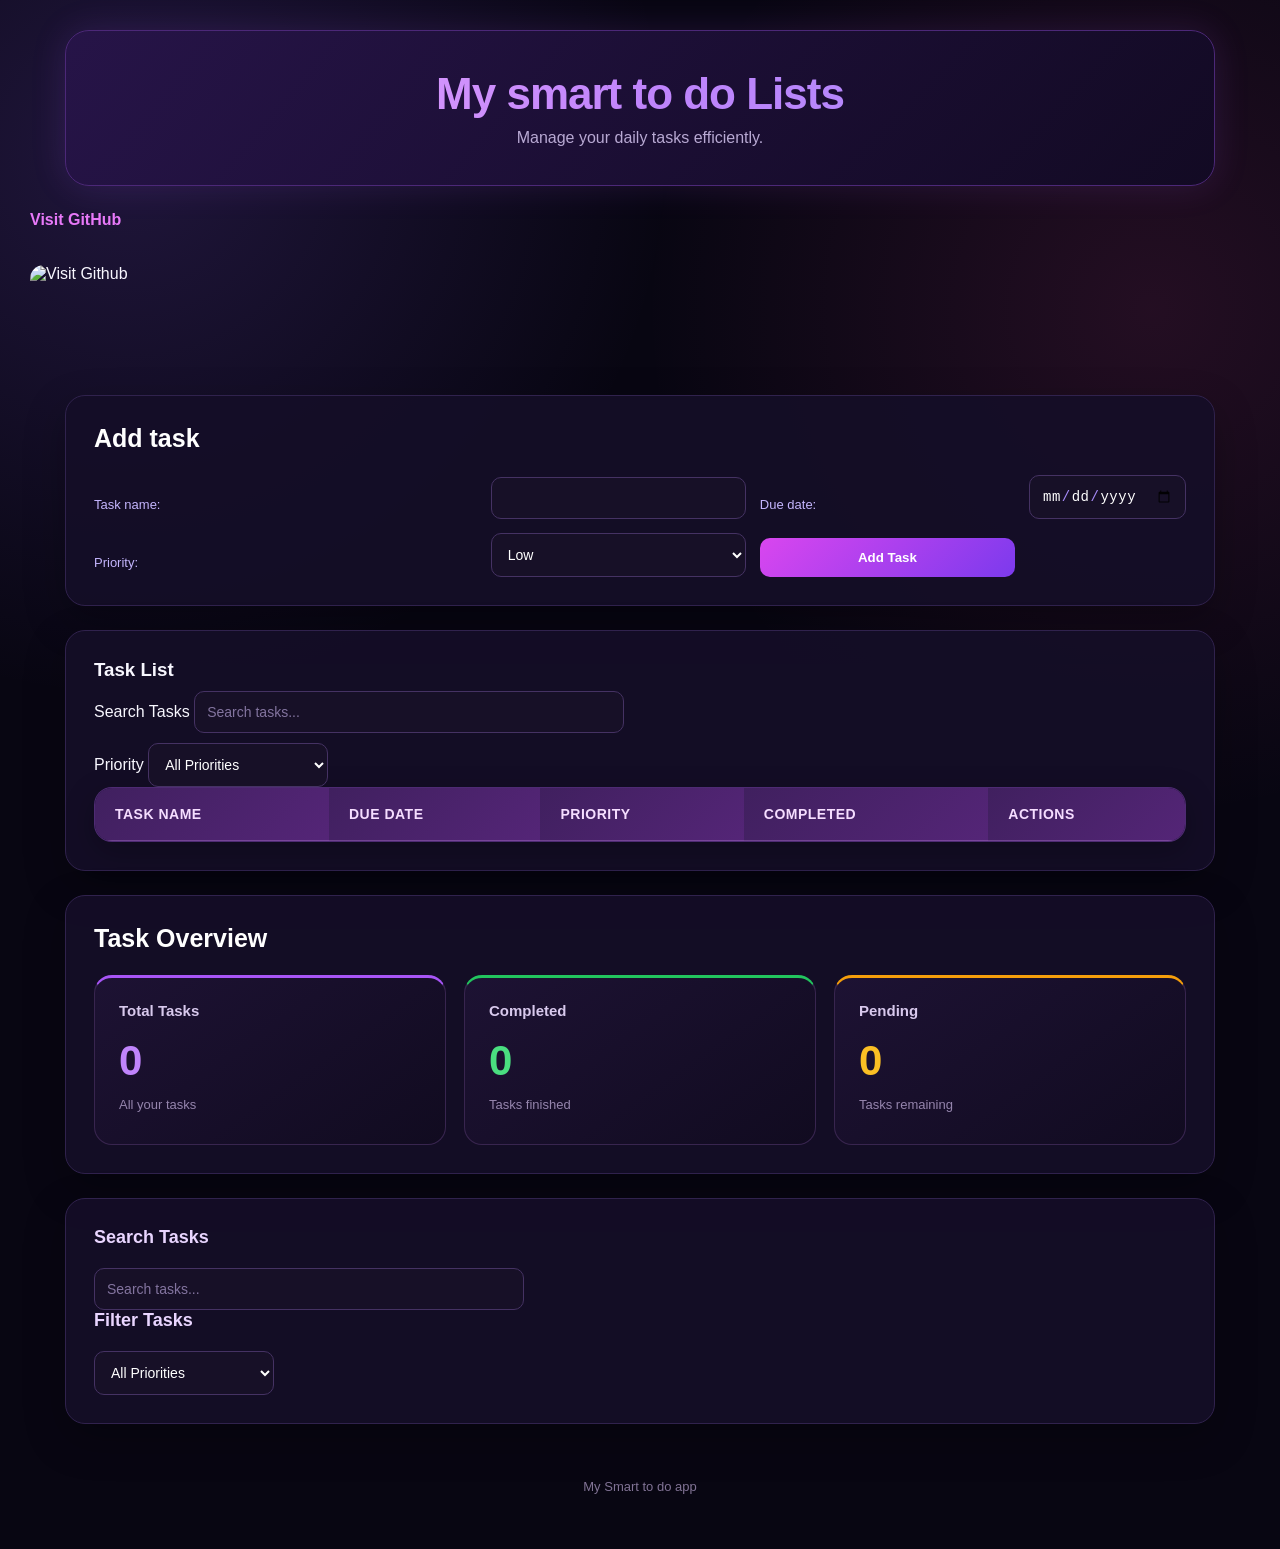
==== C/index.html @ 3107b258 "Adding the search function in the task table" ====
<!DOCTYPE html>
<html>
    <head>
        <meta charset="UTF-8">
        <meta name="viewport" content="width=device-width, initial-scale=1.0">
        <title>My smart to do Lists</title>
        <link rel="stylesheet" href="style.css">
    </head>
    <body>
       <header>
        <h1>My smart to do Lists</h1>
        <p>Manage your daily tasks efficiently.</p>
       </header>
      <a href="https://github.com/" target="_blank" rel="noopener noreferrer">
    Visit GitHub
</a>
       <br><br>
       <img src="https://imgs.search.brave.com/9ojFCkHLguWXMzN_kQdXwoOxz_fyM_mcTpJEkPLLWvE/rs:fit:500:0:1:0/g:ce/aHR0cHM6Ly9tZWRp/YS5nZXR0eWltYWdl/cy5jb20vaWQvMjAz/MjcwOTgzOS9waG90/by9sb25kb24tZW5n/bGFuZC1hLXBob3Rv/LWlsbHVzdHJhdGlv/bi1zaG93cy1hLWxh/cHRvcC1zY3JlZW4t/ZGlzcGxheXMtd2Vs/Y29tZS1zY3JlZW5z/LWFuZC5qcGc_cz02/MTJ4NjEyJnc9MCZr/PTIwJmM9T2dxaHdw/UTJZWlZ1T0Y0WmxU/TEpQQnVRUHFTWVVm/eHN3aWdNOWZ1UWgt/bz0" 
       alt="Visit Github" 
       width="100" height="100">
       <main>
        <section>
            <h2>Add task</h2>
            <form id="taskForm">
                <label for="taskName">Task name:</label>
                <input type="text" id="taskName" name="taskName" required>
                <label for="dueDate">Due date:</label>
                <input type="date" id="dueDate" name="dueDate" required>
                <label for="priority">Priority:</label>
                <select id="priority" name="priority" required>
                    <option value="low">Low</option>
                    <option value="medium">Medium</option>
                    <option value="high">High</option>
                </select>
                <button type="submit">Add Task</button>
            </form>
        </section>
       <section class="task-list-section">

    <h3>Task List</h3>

    <!-- Search and Filter Toolbar -->
    <div class="task-toolbar">

        <div class="search-box">
            <label for="searchTask">Search Tasks</label>

            <input
                type="text"
                id="searchTask"
                placeholder="Search tasks..."
            >
        </div>

        <div class="filter-box">
            <label for="filterPriority">Priority</label>

            <select id="filterPriority">
                <option value="all">All Priorities</option>
                <option value="low">Low</option>
                <option value="medium">Medium</option>
                <option value="high">High</option>
            </select>
        </div>

    </div>

    <!-- Task Table -->
    <table>

        <thead>
            <tr>
                <th>Task Name</th>
                <th>Due Date</th>
                <th>Priority</th>
                <th>Completed</th>
                <th>Actions</th>
            </tr>
        </thead>

        <tbody id="taskList">
        </tbody>

    </table>

</section>
        <section class="task-counter">
    <h2>Task Overview</h2>

    <div class="counter-grid">

        <div class="counter-card total-card">
            <h3>Total Tasks</h3>
            <p id="totalTasks">0</p>
            <span>All your tasks</span>
        </div>

        <div class="counter-card completed-card">
            <h3>Completed</h3>
            <p id="completedTasks">0</p>
            <span>Tasks finished</span>
        </div>

        <div class="counter-card pending-card">
            <h3>Pending</h3>
            <p id="pendingTasks">0</p>
            <span>Tasks remaining</span>
        </div>

    </div>
</section>
      
        <section>
            <h5>Search Tasks</h5>
            <input type="text" 
            id="searchTask" 
            placeholder="Search tasks...">
            <h5>Filter Tasks</h5>
            <select id="filterPriority">
                <option value="all">All Priorities</option>
                <option value="low">Low</option>
                <option value="medium">Medium</option>
                <option value="high">High</option>
            </select>
        </section>
       </main>
        <footer>
            <p>My Smart to do app</p>
        </footer> 
        <script src="script.js"></script>
    </body>
</html>
---- C/style.css ----
/* =====================================
   SMART TODO APP - MODERN UI
===================================== */

/* ---------- RESET ---------- */

* {
    margin: 0;
    padding: 0;
    box-sizing: border-box;
}

body {
    font-family: "Segoe UI", Arial, sans-serif;
    color: #f8f7ff;
    min-height: 100vh;
    padding: 30px;
    background:
        radial-gradient(circle at 10% 10%, rgba(139, 92, 246, 0.18), transparent 30%),
        radial-gradient(circle at 90% 20%, rgba(236, 72, 153, 0.12), transparent 30%),
        #080612;
}

/* ---------- MAIN LAYOUT ---------- */

main {
    max-width: 1150px;
    margin: 30px auto;
}

section {
    background: rgba(20, 14, 39, 0.9);
    border: 1px solid #30224d;
    border-radius: 20px;
    padding: 28px;
    margin-bottom: 24px;
    box-shadow: 0 15px 40px rgba(0, 0, 0, 0.25);
}

h1,
h2,
h3,
h4,
h5,
p,
span,
label {
    font-family: "Segoe UI", Arial, sans-serif;
}

h2 {
    font-size: 25px;
    margin-bottom: 22px;
    color: #ffffff;
}

h5 {
    font-size: 18px;
    margin-bottom: 10px;
    color: #e9d5ff;
}

/* ---------- HEADER ---------- */

header {
    max-width: 1150px;
    margin: 0 auto 25px;
    padding: 38px 30px;
    text-align: center;
    border: 1px solid #4c2878;
    border-radius: 24px;
    background:
        linear-gradient(135deg, rgba(39, 20, 73, 0.95), rgba(18, 10, 36, 0.95));
    box-shadow: 0 0 35px rgba(168, 85, 247, 0.15);
}

header h1 {
    font-size: clamp(28px, 4vw, 44px);
    font-weight: 750;
    letter-spacing: -1px;
    background: linear-gradient(90deg, #f0abfc, #c084fc, #a78bfa);
    -webkit-background-clip: text;
    background-clip: text;
    color: transparent;
    margin-bottom: 10px;
}

header p {
    color: #b8a9d3;
    font-size: 16px;
}

/* ---------- GITHUB LINK ---------- */

a {
    color: #e879f9;
    text-decoration: none;
    font-weight: 600;
}

a:hover {
    color: #f5d0fe;
}

/* ---------- IMAGE ---------- */

img {
    display: block;
    margin: 18px 0 28px;
    border-radius: 14px;
    max-width: 100%;
}

/* ---------- TASK FORM ---------- */

#taskForm {
    display: grid;
    grid-template-columns: 1.5fr 1fr 1fr auto;
    gap: 14px;
    align-items: end;
}

#taskForm label {
    display: block;
    color: #c4b5fd;
    font-size: 13px;
    margin-bottom: 7px;
}

#taskForm input,
#taskForm select {
    width: 100%;
}

/* ---------- INPUTS ---------- */

input,
select {
    background: #171027;
    color: #f8f7ff;
    border: 1px solid #453263;
    border-radius: 10px;
    padding: 12px;
    font-size: 14px;
    outline: none;
    transition: 0.25s ease;
}

input::placeholder {
    color: #83749f;
}

input:focus,
select:focus {
    border-color: #d946ef;
    box-shadow: 0 0 0 3px rgba(217, 70, 239, 0.12);
}

/* ---------- BUTTONS ---------- */

button {
    border: none;
    border-radius: 10px;
    padding: 12px 18px;
    color: white;
    background: linear-gradient(135deg, #d946ef, #7c3aed);
    font-weight: 650;
    cursor: pointer;
    transition: 0.25s ease;
}

button:hover {
    transform: translateY(-2px);
    box-shadow: 0 8px 22px rgba(217, 70, 239, 0.3);
}

/* ---------- TABLE ---------- */

table {
    width: 100%;
    border-collapse: separate;
    border-spacing: 0;
    overflow: hidden;
    border: 1px solid #392753;
    border-radius: 15px;
    background: #110b20;
}

th {
    padding: 16px;
    text-align: left;
    font-size: 12px;
    text-transform: uppercase;
    letter-spacing: 0.7px;
    color: #f5d0fe;
    background: linear-gradient(135deg, #342052, #482267);
}

td {
    padding: 15px;
    font-size: 14px;
    color: #ddd6fe;
    background: #150e25;
    border-bottom: 1px solid #2c2040;
}

tr:last-child td {
    border-bottom: none;
}

tr:hover td {
    background: #211333;
}

/* ---------- CHECKBOX ---------- */

input[type="checkbox"] {
    width: 18px;
    height: 18px;
    accent-color: #d946ef;
    cursor: pointer;
}

/* ---------- DELETE BUTTON ---------- */

td button {
    padding: 8px 13px;
    font-size: 12px;
    background: linear-gradient(135deg, #e11d48, #9f1239);
}

td button:hover {
    background: linear-gradient(135deg, #fb7185, #e11d48);
}

/* ---------- TASK OVERVIEW ---------- */

.task-counter h2 {
    text-align: left;
    margin-bottom: 22px;
}

.counter-grid {
    display: grid;
    grid-template-columns: repeat(3, minmax(0, 1fr));
    gap: 18px;
}

.counter-card {
    min-height: 170px;
    padding: 24px;
    border-radius: 18px;
    background: linear-gradient(145deg, #1d1233, #110b20);
    border: 1px solid #38254f;
    transition: 0.3s ease;
}

.counter-card:hover {
    transform: translateY(-5px);
    border-color: #8b5cf6;
    box-shadow: 0 12px 30px rgba(139, 92, 246, 0.15);
}

.counter-card h3 {
    font-size: 15px;
    color: #d8c9ed;
    margin-bottom: 18px;
}

.counter-card p {
    font-size: 42px;
    font-weight: 750;
    margin-bottom: 10px;
}

.counter-card span {
    font-size: 13px;
    color: #9585ad;
}

.total-card {
    border-top: 3px solid #a855f7;
}

.total-card p {
    color: #c084fc;
}

.completed-card {
    border-top: 3px solid #22c55e;
}

.completed-card p {
    color: #4ade80;
}

.pending-card {
    border-top: 3px solid #f59e0b;
}

.pending-card p {
    color: #fbbf24;
}

/* ---------- SEARCH AND FILTER ---------- */

#searchTask {
    width: 100%;
    max-width: 430px;
    margin-top: 10px;
}

#filterPriority {
    min-width: 180px;
    margin-top: 10px;
}

/* ---------- FOOTER ---------- */

footer {
    max-width: 1150px;
    margin: 25px auto 0;
    padding: 25px;
    text-align: center;
    color: #817395;
    font-size: 13px;
}

/* ---------- RESPONSIVE DESIGN ---------- */

@media (max-width: 850px) {

    body {
        padding: 15px;
    }

    #taskForm {
        grid-template-columns: 1fr 1fr;
    }

    .counter-grid {
        grid-template-columns: 1fr;
    }
}

@media (max-width: 550px) {

    header {
        padding: 28px 18px;
    }

    section {
        padding: 18px;
    }

    #taskForm {
        grid-template-columns: 1fr;
    }

    table {
        display: block;
        overflow-x: auto;
    }

    .counter-card p {
        font-size: 36px;
    }
}

/* =================================
   PREMIUM TASK TABLE
================================= */

.task-counter + section {
    overflow-x: auto;
}

/* Table design */
table {
    width: 100%;
    border-collapse: separate;
    border-spacing: 0;
    overflow: hidden;
    border-radius: 18px;
    background: rgba(20, 14, 42, 0.85);
    border: 1px solid rgba(190, 100, 255, 0.35);
    box-shadow: 0 10px 30px rgba(0, 0, 0, 0.25);
}

/* Table heading */
thead th {
    padding: 18px 20px;
    background: linear-gradient(135deg, #40205f, #542577);
    color: #f5ddff;
    font-size: 14px;
    font-weight: 700;
    letter-spacing: 0.5px;
    text-align: left;
    border-bottom: 1px solid rgba(220, 150, 255, 0.3);
}

/* Table cells */
tbody td {
    padding: 18px 20px;
    color: #e8ddf5;
    font-size: 15px;
    border-bottom: 1px solid rgba(180, 130, 220, 0.15);
    transition: background 0.3s ease;
}

/* Row hover effect */
tbody tr {
    transition: transform 0.25s ease, background 0.25s ease;
}

tbody tr:hover {
    background: rgba(170, 70, 255, 0.12);
}

/* Remove border from final row */
tbody tr:last-child td {
    border-bottom: none;
}

/* Delete button */
tbody button {
    padding: 10px 18px;
    border: none;
    border-radius: 10px;
    background: linear-gradient(135deg, #ec4899, #9333ea);
    color: white;
    font-size: 13px;
    font-weight: 600;
    cursor: pointer;
    transition: transform 0.2s ease, box-shadow 0.2s ease;
}

/* Delete button hover */
tbody button:hover {
    transform: translateY(-2px);
    box-shadow: 0 5px 18px rgba(236, 72, 153, 0.4);
}

/* Checkbox */
tbody input[type="checkbox"] {
    width: 18px;
    height: 18px;
    accent-color: #c13cff;
    cursor: pointer;
}


/* =================================
   PRIORITY BADGES
================================= */

.priority-badge {
    display: inline-block;
    padding: 6px 12px;
    border-radius: 999px;
    font-size: 12px;
    font-weight: 700;
    text-transform: capitalize;
    letter-spacing: 0.3px;
    border: 1px solid transparent;
}

/* Low Priority - Neon Blue */

.priority-low {
    color: #7dd3fc;
    background: rgba(14, 165, 233, 0.18);
    border-color: #0ea5e9;
    box-shadow: 0 0 10px rgba(14, 165, 233, 0.2);
}

/* Medium Priority - Golden Orange */

.priority-medium {
    color: #fcd34d;
    background: rgba(245, 158, 11, 0.18);
    border-color: #f59e0b;
    box-shadow: 0 0 10px rgba(245, 158, 11, 0.2);
}

/* High Priority - Neon Pink */

.priority-high {
    color: #ff80ab;
    background: rgba(236, 72, 153, 0.18);
    border-color: #ec4899;
    box-shadow: 0 0 10px rgba(236, 72, 153, 0.25);
}

/* =========================================
   DATE INPUT DESIGN
========================================= */

input[type="date"] {
    color-scheme: dark;
    min-height: 20px;
}

/* Date text styling */
input[type="date"] {
    letter-spacing: 0.5px;
}

/* Prevent the date input from looking too small */
input[type="date"]::-webkit-datetime-edit {
    color: #ffffff;
}

input[type="date"]::-webkit-datetime-edit-text {
    color: #a78bfa;
}

input[type="date"]::-webkit-datetime-edit-month-field,
input[type="date"]::-webkit-datetime-edit-day-field,
input[type="date"]::-webkit-datetime-edit-year-field {
    color: #ffffff;
}

/* =========================================
   FIX INPUT BACKGROUND AND AUTOFILL
========================================= */

input[type="text"],
input[type="date"],
select {
    background-color: #171027 !important;
    color: #ffffff !important;
}

/* Prevent browser autofill from changing the background */
input:-webkit-autofill,
input:-webkit-autofill:hover,
input:-webkit-autofill:focus {
    -webkit-text-fill-color: #ffffff !important;
    -webkit-box-shadow: 0 0 0 1000px #171027 inset !important;
    box-shadow: 0 0 0 1000px #171027 inset !important;
    transition: background-color 9999s ease-in-out 0s;
}

/* =========================================
   CLEAN DATE INPUT
========================================= */

/* Hide the browser's placeholder format */
input[type="date"]:not(:focus):not(:valid) {
    color: transparent !important;
}

/* Keep the calendar icon visible */
input[type="date"]::-webkit-calendar-picker-indicator {
    filter: invert(1);
    opacity: 0.9;
    cursor: pointer;
}

/* Show the selected date */
input[type="date"]:focus,
input[type="date"]:valid {
    color: #ffffff !important;
}

/* Keep the calendar icon visible when focused */
input[type="date"]:focus::-webkit-calendar-picker-indicator {
    filter: invert(1);
}
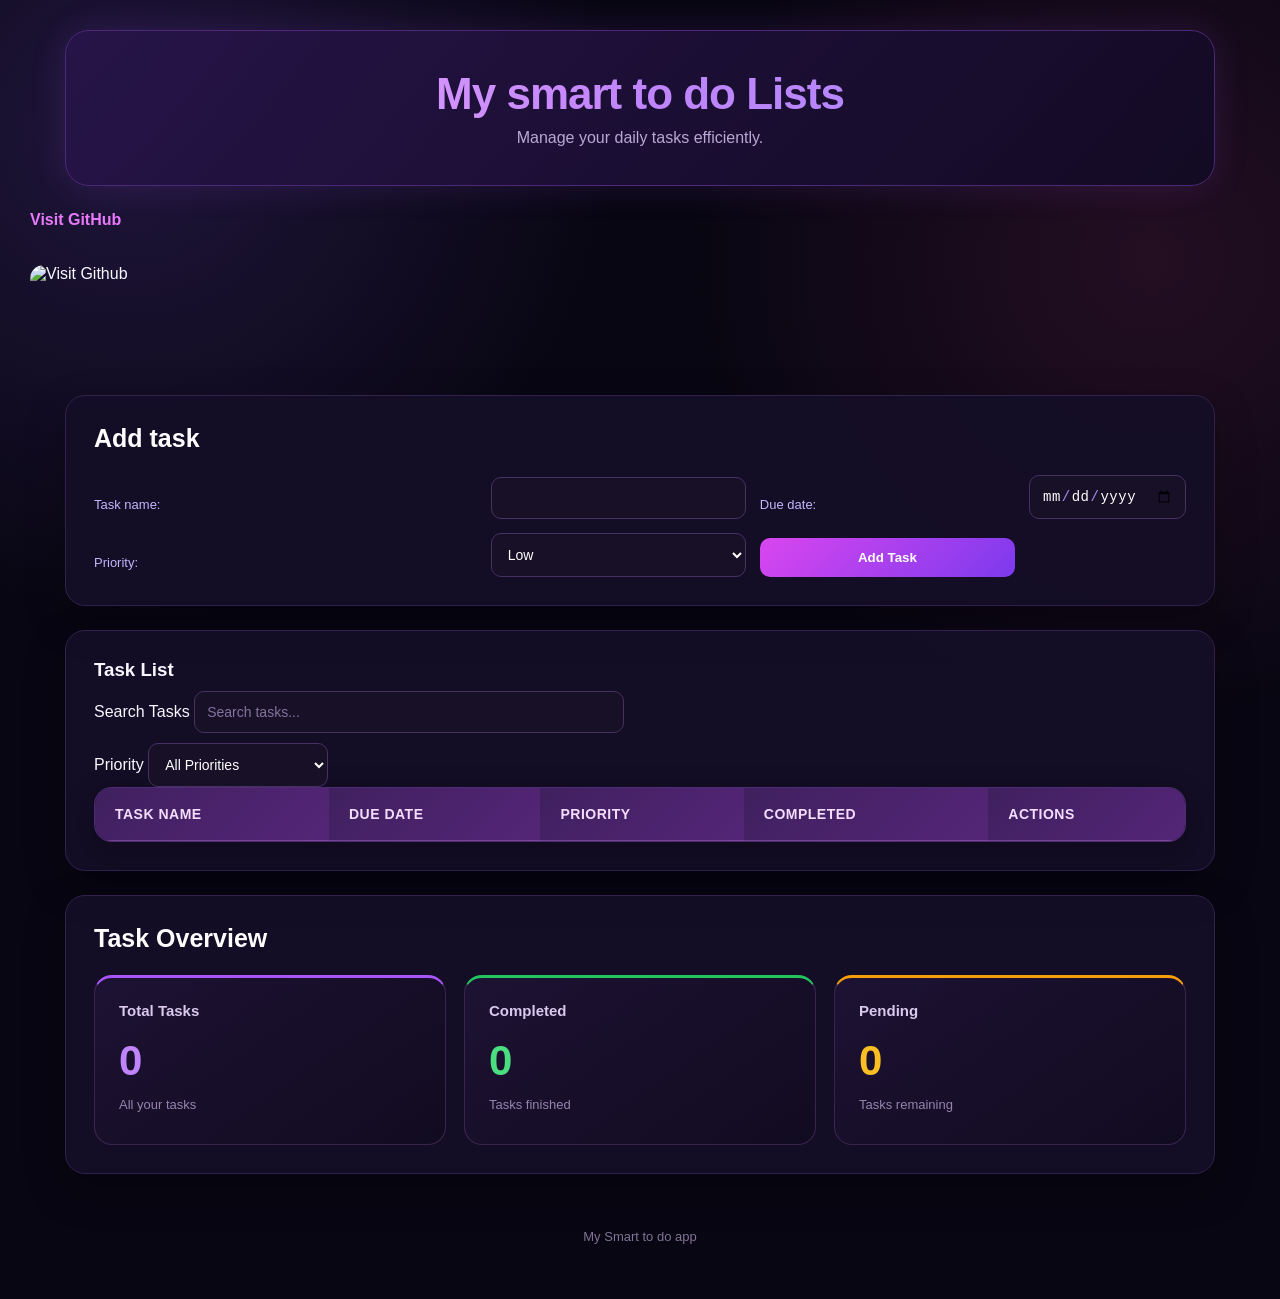
==== commit be2b21da: "Introduce minimal premium theme" ====
--- a/C/index.html
+++ b/C/index.html
@@ -109,20 +109,6 @@
 
     </div>
 </section>
-      
-        <section>
-            <h5>Search Tasks</h5>
-            <input type="text" 
-            id="searchTask" 
-            placeholder="Search tasks...">
-            <h5>Filter Tasks</h5>
-            <select id="filterPriority">
-                <option value="all">All Priorities</option>
-                <option value="low">Low</option>
-                <option value="medium">Medium</option>
-                <option value="high">High</option>
-            </select>
-        </section>
        </main>
         <footer>
             <p>My Smart to do app</p>
--- a/C/style.css
+++ b/C/style.css
@@ -568,4 +568,65 @@
 /* Keep the calendar icon visible when focused */
 input[type="date"]:focus::-webkit-calendar-picker-indicator {
     filter: invert(1);
+}
+
+/* =========================================
+   COMPLETED TASK EFFECT
+========================================= */
+
+.task-completed {
+    background: rgba(34, 197, 94, 0.08);
+    opacity: 0.7;
+    transition: all 0.3s ease;
+}
+
+/* Strike through the task name */
+.task-completed td:first-child {
+    text-decoration: line-through;
+    color: #86efac;
+}
+
+/* Green completed glow */
+.task-completed {
+    box-shadow: inset 0 0 15px rgba(34, 197, 94, 0.08);
+}
+
+/* Completed checkbox */
+.task-completed input[type="checkbox"] {
+    accent-color: #22c55e;
+}
+/* =================================
+   COMPLETED TASK STYLE
+================================= */
+
+.completed-task td {
+    opacity: 0.55;
+    text-decoration: line-through;
+    transition: all 0.3s ease;
+}
+
+.completed-task .priority-badge,
+.completed-task button {
+    text-decoration: none;
+}
+/* =================================
+   COMPLETED TASK STYLING
+================================= */
+
+.completed-task {
+    opacity: 0.55;
+    transition: all 0.3s ease;
+}
+
+/* Strike through completed task name */
+
+.completed-task td:first-child {
+    text-decoration: line-through;
+    color: #a78bfa;
+}
+
+/* Make completed checkbox look purple */
+
+.completed-task input[type="checkbox"] {
+    accent-color: #c084fc;
 }
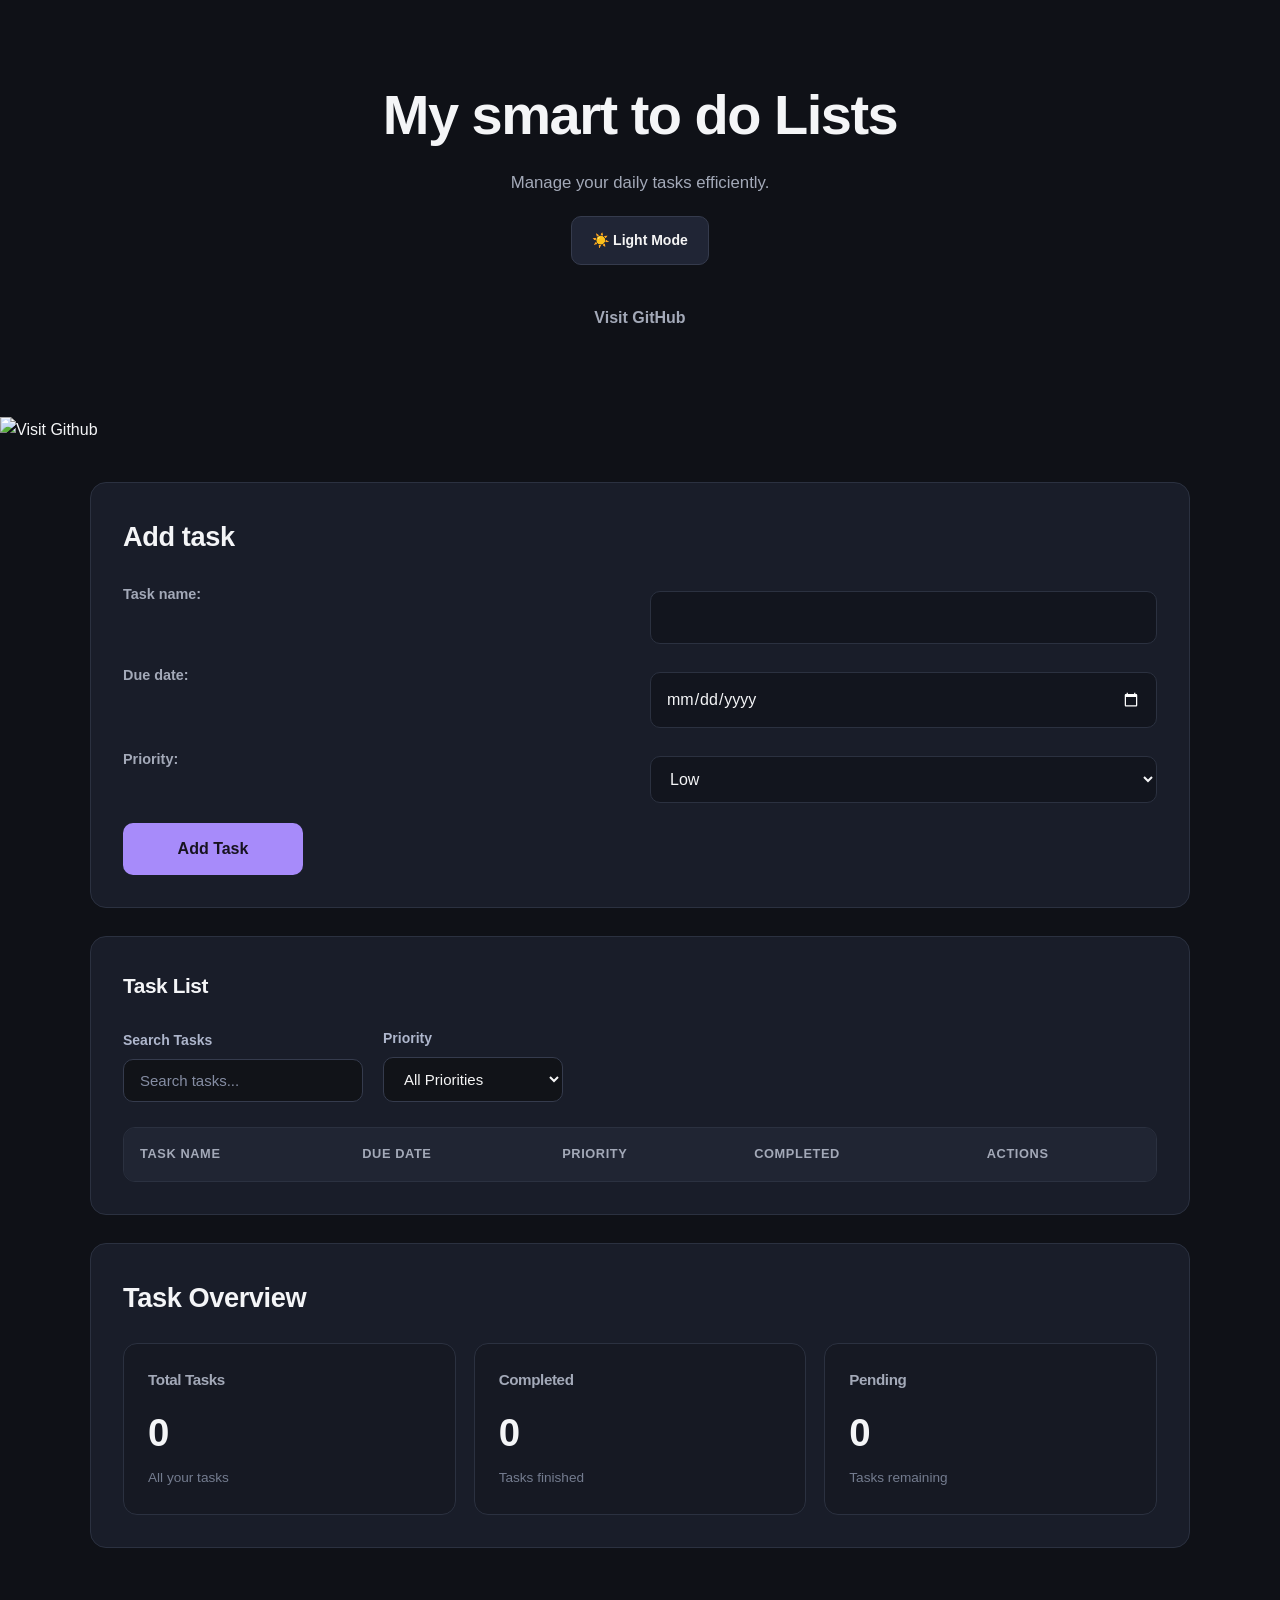
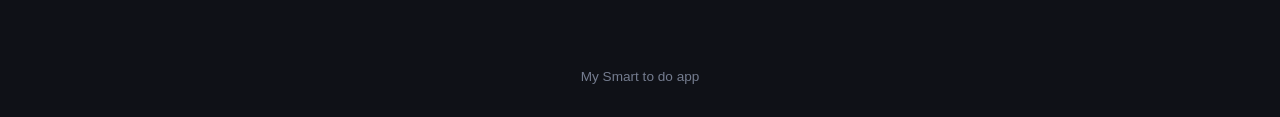
==== commit 53ea36f2: "Improve interactive task list design" ====
--- a/C/index.html
+++ b/C/index.html
@@ -8,9 +8,14 @@
     </head>
     <body>
        <header>
-        <h1>My smart to do Lists</h1>
-        <p>Manage your daily tasks efficiently.</p>
-       </header>
+    <h1>My smart to do Lists</h1>
+
+    <p>Manage your daily tasks efficiently.</p>
+
+    <button id="themeToggle" type="button">
+        ☀️ Light Mode
+    </button>
+</header>
       <a href="https://github.com/" target="_blank" rel="noopener noreferrer">
     Visit GitHub
 </a>
--- a/C/style.css
+++ b/C/style.css
@@ -1,9 +1,10 @@
 
-/* =====================================
-   SMART TODO APP - MODERN UI
-===================================== */
-
-/* ---------- RESET ---------- */
+/* =================================
+   MINIMAL PREMIUM THEME
+   SMART TODO APP
+================================= */
+
+/* ---------- GLOBAL RESET ---------- */
 
 * {
     margin: 0;
@@ -11,150 +12,159 @@
     box-sizing: border-box;
 }
 
+:root {
+    --bg-primary: #0f1117;
+    --bg-secondary: #161923;
+    --bg-card: #191d29;
+    --bg-input: #12151e;
+
+    --border-color: #2b3140;
+    --border-hover: #464f63;
+
+    --text-primary: #f4f5f7;
+    --text-secondary: #a3a9b8;
+    --text-muted: #747c8f;
+
+    --accent: #a78bfa;
+    --accent-hover: #b9a2ff;
+
+    --success: #4ade80;
+    --danger: #fb7185;
+
+    --radius: 16px;
+    --transition: 0.25s ease;
+}
+
 body {
     font-family: "Segoe UI", Arial, sans-serif;
-    color: #f8f7ff;
+    background: var(--bg-primary);
+    color: var(--text-primary);
+    line-height: 1.6;
     min-height: 100vh;
-    padding: 30px;
-    background:
-        radial-gradient(circle at 10% 10%, rgba(139, 92, 246, 0.18), transparent 30%),
-        radial-gradient(circle at 90% 20%, rgba(236, 72, 153, 0.12), transparent 30%),
-        #080612;
 }
 
 /* ---------- MAIN LAYOUT ---------- */
 
 main {
-    max-width: 1150px;
-    margin: 30px auto;
+    width: min(1100px, 92%);
+    margin: 0 auto;
+    padding: 40px 0 60px;
 }
 
 section {
-    background: rgba(20, 14, 39, 0.9);
-    border: 1px solid #30224d;
-    border-radius: 20px;
-    padding: 28px;
+    background: var(--bg-card);
+    border: 1px solid var(--border-color);
+    border-radius: var(--radius);
+    padding: 32px;
+    margin-bottom: 28px;
+    transition: border-color var(--transition);
+}
+
+section:hover {
+    border-color: var(--border-hover);
+}
+
+/* ---------- HEADER ---------- */
+
+header {
+    text-align: center;
+    padding: 70px 20px 40px;
+}
+
+header h1 {
+    font-size: clamp(2rem, 5vw, 3.5rem);
+    font-weight: 700;
+    letter-spacing: -1.5px;
+    margin-bottom: 10px;
+}
+
+header p {
+    color: var(--text-secondary);
+    font-size: 1.05rem;
+}
+
+/* ---------- HEADINGS ---------- */
+
+h2,
+h3 {
     margin-bottom: 24px;
-    box-shadow: 0 15px 40px rgba(0, 0, 0, 0.25);
-}
-
-h1,
-h2,
-h3,
-h4,
-h5,
-p,
-span,
-label {
-    font-family: "Segoe UI", Arial, sans-serif;
+    font-weight: 650;
+    letter-spacing: -0.4px;
 }
 
 h2 {
-    font-size: 25px;
-    margin-bottom: 22px;
-    color: #ffffff;
-}
-
-h5 {
-    font-size: 18px;
-    margin-bottom: 10px;
-    color: #e9d5ff;
-}
-
-/* ---------- HEADER ---------- */
-
-header {
-    max-width: 1150px;
-    margin: 0 auto 25px;
-    padding: 38px 30px;
-    text-align: center;
-    border: 1px solid #4c2878;
-    border-radius: 24px;
-    background:
-        linear-gradient(135deg, rgba(39, 20, 73, 0.95), rgba(18, 10, 36, 0.95));
-    box-shadow: 0 0 35px rgba(168, 85, 247, 0.15);
-}
-
-header h1 {
-    font-size: clamp(28px, 4vw, 44px);
-    font-weight: 750;
-    letter-spacing: -1px;
-    background: linear-gradient(90deg, #f0abfc, #c084fc, #a78bfa);
-    -webkit-background-clip: text;
-    background-clip: text;
-    color: transparent;
-    margin-bottom: 10px;
-}
-
-header p {
-    color: #b8a9d3;
-    font-size: 16px;
+    font-size: 1.7rem;
+}
+
+h3 {
+    font-size: 1.3rem;
 }
 
 /* ---------- GITHUB LINK ---------- */
 
-a {
-    color: #e879f9;
+body > a {
+    display: block;
+    width: fit-content;
+    margin: 0 auto 35px;
+
+    color: var(--text-secondary);
     text-decoration: none;
     font-weight: 600;
-}
-
-a:hover {
-    color: #f5d0fe;
-}
-
-/* ---------- IMAGE ---------- */
-
-img {
-    display: block;
-    margin: 18px 0 28px;
-    border-radius: 14px;
-    max-width: 100%;
-}
-
-/* ---------- TASK FORM ---------- */
-
-#taskForm {
+
+    transition:
+        color var(--transition),
+        transform var(--transition);
+}
+
+body > a:hover {
+    color: var(--accent);
+    transform: translateY(-2px);
+}
+
+/* ---------- FORM ---------- */
+
+form {
     display: grid;
-    grid-template-columns: 1.5fr 1fr 1fr auto;
-    gap: 14px;
-    align-items: end;
-}
-
-#taskForm label {
-    display: block;
-    color: #c4b5fd;
-    font-size: 13px;
-    margin-bottom: 7px;
-}
-
-#taskForm input,
-#taskForm select {
+    grid-template-columns: 1fr 1fr;
+    gap: 20px;
+}
+
+form label {
+    color: var(--text-secondary);
+    font-size: 0.9rem;
+    font-weight: 600;
+}
+
+form input,
+form select {
     width: 100%;
-}
-
-/* ---------- INPUTS ---------- */
-
-input,
-select {
-    background: #171027;
-    color: #f8f7ff;
-    border: 1px solid #453263;
+    margin-top: 8px;
+    padding: 13px 15px;
+
+    background: var(--bg-input);
+    color: var(--text-primary);
+
+    border: 1px solid var(--border-color);
     border-radius: 10px;
-    padding: 12px;
-    font-size: 14px;
+
+    font: inherit;
     outline: none;
-    transition: 0.25s ease;
-}
-
-input::placeholder {
-    color: #83749f;
-}
-
-input:focus,
-select:focus {
-    border-color: #d946ef;
-    box-shadow: 0 0 0 3px rgba(217, 70, 239, 0.12);
+
+    transition:
+        border-color var(--transition),
+        box-shadow var(--transition);
+}
+
+form input:focus,
+form select:focus {
+    border-color: var(--accent);
+    box-shadow: 0 0 0 3px rgba(167, 139, 250, 0.12);
+}
+
+/* Keep date controls dark */
+
+input[type="date"] {
+    color-scheme: dark;
 }
 
 /* ---------- BUTTONS ---------- */
@@ -162,17 +172,37 @@
 button {
     border: none;
     border-radius: 10px;
-    padding: 12px 18px;
-    color: white;
-    background: linear-gradient(135deg, #d946ef, #7c3aed);
-    font-weight: 650;
+    padding: 13px 20px;
+
+    background: var(--accent);
+    color: #17131f;
+
+    font: inherit;
+    font-weight: 700;
     cursor: pointer;
-    transition: 0.25s ease;
+
+    transition:
+        background var(--transition),
+        transform var(--transition),
+        box-shadow var(--transition);
 }
 
 button:hover {
+    background: var(--accent-hover);
     transform: translateY(-2px);
-    box-shadow: 0 8px 22px rgba(217, 70, 239, 0.3);
+    box-shadow: 0 8px 20px rgba(167, 139, 250, 0.14);
+}
+
+button:active {
+    transform: translateY(0);
+}
+
+/* Submit button spans both columns */
+
+form button {
+    grid-column: 1 / -1;
+    justify-self: start;
+    min-width: 180px;
 }
 
 /* ---------- TABLE ---------- */
@@ -182,179 +212,183 @@
     border-collapse: separate;
     border-spacing: 0;
     overflow: hidden;
-    border: 1px solid #392753;
-    border-radius: 15px;
-    background: #110b20;
+
+    border: 1px solid var(--border-color);
+    border-radius: 12px;
 }
 
 th {
     padding: 16px;
+    background: #202533;
+    color: var(--text-secondary);
+
+    font-size: 0.8rem;
+    font-weight: 700;
     text-align: left;
-    font-size: 12px;
     text-transform: uppercase;
-    letter-spacing: 0.7px;
-    color: #f5d0fe;
-    background: linear-gradient(135deg, #342052, #482267);
+    letter-spacing: 0.6px;
 }
 
 td {
-    padding: 15px;
-    font-size: 14px;
-    color: #ddd6fe;
-    background: #150e25;
-    border-bottom: 1px solid #2c2040;
-}
-
-tr:last-child td {
-    border-bottom: none;
-}
-
-tr:hover td {
-    background: #211333;
+    padding: 16px;
+    border-top: 1px solid var(--border-color);
+    color: var(--text-primary);
+}
+
+tbody tr {
+    background: var(--bg-card);
+    transition: background var(--transition);
+}
+
+tbody tr:hover {
+    background: #202532;
+}
+
+/* ---------- PRIORITY BADGES ---------- */
+
+.priority-badge {
+    display: inline-block;
+    padding: 5px 11px;
+
+    border: 1px solid transparent;
+    border-radius: 999px;
+
+    font-size: 0.8rem;
+    font-weight: 700;
+    text-transform: capitalize;
+}
+
+.priority-low {
+    color: #93c5fd;
+    background: rgba(59, 130, 246, 0.12);
+    border-color: rgba(96, 165, 250, 0.35);
+}
+
+.priority-medium {
+    color: #fcd34d;
+    background: rgba(245, 158, 11, 0.12);
+    border-color: rgba(245, 158, 11, 0.35);
+}
+
+.priority-high {
+    color: #fda4af;
+    background: rgba(244, 63, 94, 0.12);
+    border-color: rgba(251, 113, 133, 0.35);
+}
+
+/* ---------- DELETE BUTTON ---------- */
+
+td button {
+    padding: 8px 14px;
+    background: transparent;
+    color: var(--danger);
+    border: 1px solid rgba(251, 113, 133, 0.35);
+    font-size: 0.85rem;
+}
+
+td button:hover {
+    background: rgba(251, 113, 133, 0.12);
+    color: #fda4af;
+    box-shadow: none;
 }
 
 /* ---------- CHECKBOX ---------- */
 
 input[type="checkbox"] {
-    width: 18px;
-    height: 18px;
-    accent-color: #d946ef;
+    width: 17px;
+    height: 17px;
+    accent-color: var(--accent);
     cursor: pointer;
 }
 
-/* ---------- DELETE BUTTON ---------- */
-
-td button {
-    padding: 8px 13px;
-    font-size: 12px;
-    background: linear-gradient(135deg, #e11d48, #9f1239);
-}
-
-td button:hover {
-    background: linear-gradient(135deg, #fb7185, #e11d48);
-}
-
-/* ---------- TASK OVERVIEW ---------- */
-
-.task-counter h2 {
-    text-align: left;
-    margin-bottom: 22px;
-}
+/* ---------- COMPLETED TASK ---------- */
+
+.completed-task td {
+    color: var(--text-muted);
+    text-decoration: line-through;
+}
+
+.completed-task td button,
+.completed-task td input {
+    text-decoration: none;
+}
+
+/* ---------- COUNTER CARDS ---------- */
 
 .counter-grid {
     display: grid;
-    grid-template-columns: repeat(3, minmax(0, 1fr));
+    grid-template-columns: repeat(3, 1fr);
     gap: 18px;
 }
 
 .counter-card {
-    min-height: 170px;
+    background: var(--bg-secondary);
+    border: 1px solid var(--border-color);
+    border-radius: 14px;
     padding: 24px;
-    border-radius: 18px;
-    background: linear-gradient(145deg, #1d1233, #110b20);
-    border: 1px solid #38254f;
-    transition: 0.3s ease;
+
+    transition:
+        transform var(--transition),
+        border-color var(--transition);
 }
 
 .counter-card:hover {
-    transform: translateY(-5px);
-    border-color: #8b5cf6;
-    box-shadow: 0 12px 30px rgba(139, 92, 246, 0.15);
+    transform: translateY(-3px);
+    border-color: var(--border-hover);
 }
 
 .counter-card h3 {
-    font-size: 15px;
-    color: #d8c9ed;
-    margin-bottom: 18px;
+    color: var(--text-secondary);
+    font-size: 0.95rem;
+    margin-bottom: 10px;
 }
 
 .counter-card p {
-    font-size: 42px;
-    font-weight: 750;
-    margin-bottom: 10px;
+    color: var(--text-primary);
+    font-size: 2.4rem;
+    font-weight: 700;
 }
 
 .counter-card span {
-    font-size: 13px;
-    color: #9585ad;
-}
-
-.total-card {
-    border-top: 3px solid #a855f7;
-}
-
-.total-card p {
-    color: #c084fc;
-}
-
-.completed-card {
-    border-top: 3px solid #22c55e;
-}
-
-.completed-card p {
-    color: #4ade80;
-}
-
-.pending-card {
-    border-top: 3px solid #f59e0b;
-}
-
-.pending-card p {
-    color: #fbbf24;
-}
-
-/* ---------- SEARCH AND FILTER ---------- */
-
-#searchTask {
-    width: 100%;
-    max-width: 430px;
-    margin-top: 10px;
-}
-
-#filterPriority {
-    min-width: 180px;
-    margin-top: 10px;
+    color: var(--text-muted);
+    font-size: 0.85rem;
 }
 
 /* ---------- FOOTER ---------- */
 
 footer {
-    max-width: 1150px;
-    margin: 25px auto 0;
-    padding: 25px;
     text-align: center;
-    color: #817395;
-    font-size: 13px;
+    padding: 30px 20px;
+    color: var(--text-muted);
+    font-size: 0.85rem;
 }
 
 /* ---------- RESPONSIVE DESIGN ---------- */
 
-@media (max-width: 850px) {
-
-    body {
-        padding: 15px;
-    }
-
-    #taskForm {
-        grid-template-columns: 1fr 1fr;
+@media (max-width: 700px) {
+    main {
+        width: 94%;
+        padding-top: 20px;
+    }
+
+    header {
+        padding: 40px 15px 25px;
+    }
+
+    section {
+        padding: 22px;
+    }
+
+    form {
+        grid-template-columns: 1fr;
+    }
+
+    form button {
+        grid-column: auto;
+        width: 100%;
     }
 
     .counter-grid {
-        grid-template-columns: 1fr;
-    }
-}
-
-@media (max-width: 550px) {
-
-    header {
-        padding: 28px 18px;
-    }
-
-    section {
-        padding: 18px;
-    }
-
-    #taskForm {
         grid-template-columns: 1fr;
     }
 
@@ -363,270 +397,245 @@
         overflow-x: auto;
     }
 
-    .counter-card p {
-        font-size: 36px;
-    }
-}
-
-/* =================================
-   PREMIUM TASK TABLE
-================================= */
-
-.task-counter + section {
-    overflow-x: auto;
-}
-
-/* Table design */
-table {
-    width: 100%;
-    border-collapse: separate;
-    border-spacing: 0;
-    overflow: hidden;
-    border-radius: 18px;
-    background: rgba(20, 14, 42, 0.85);
-    border: 1px solid rgba(190, 100, 255, 0.35);
-    box-shadow: 0 10px 30px rgba(0, 0, 0, 0.25);
-}
-
-/* Table heading */
-thead th {
-    padding: 18px 20px;
-    background: linear-gradient(135deg, #40205f, #542577);
-    color: #f5ddff;
+    th,
+    td {
+        white-space: nowrap;
+        padding: 12px;
+    }
+}
+/* =================================
+   SEARCH & FILTER STYLING
+================================= */
+
+#searchTask,
+#filterPriority {
+    background: #111318;
+    color: #f5f5f5;
+    border: 1px solid #353b4d;
+    border-radius: 10px;
+    padding: 12px 16px;
+    font-size: 15px;
+    outline: none;
+    transition: 0.3s ease;
+}
+
+/* Search box size */
+#searchTask {
+    width: 240px;
+}
+
+/* Dropdown size */
+#filterPriority {
+    width: 180px;
+    cursor: pointer;
+}
+
+/* Placeholder text */
+#searchTask::placeholder {
+    color: #858da3;
+}
+
+/* Focus effect */
+#searchTask:focus,
+#filterPriority:focus {
+    border-color: #a78bfa;
+    box-shadow: 0 0 0 3px rgba(167, 139, 250, 0.15);
+}
+
+/* Dropdown options */
+#filterPriority option {
+    background: #111318;
+    color: #f5f5f5;
+}
+/* =================================
+   PREMIUM TASK TOOLBAR
+================================= */
+
+.task-toolbar {
+    display: flex;
+    align-items: end;
+    gap: 20px;
+    margin: 25px 0;
+    flex-wrap: wrap;
+}
+
+.search-box,
+.filter-box {
+    display: flex;
+    flex-direction: column;
+    gap: 8px;
+}
+
+.search-box label,
+.filter-box label {
+    color: #aeb6cc;
     font-size: 14px;
-    font-weight: 700;
-    letter-spacing: 0.5px;
-    text-align: left;
-    border-bottom: 1px solid rgba(220, 150, 255, 0.3);
-}
-
-/* Table cells */
-tbody td {
-    padding: 18px 20px;
-    color: #e8ddf5;
-    font-size: 15px;
-    border-bottom: 1px solid rgba(180, 130, 220, 0.15);
-    transition: background 0.3s ease;
-}
-
-/* Row hover effect */
-tbody tr {
-    transition: transform 0.25s ease, background 0.25s ease;
-}
-
-tbody tr:hover {
-    background: rgba(170, 70, 255, 0.12);
-}
-
-/* Remove border from final row */
-tbody tr:last-child td {
-    border-bottom: none;
-}
-
-/* Delete button */
-tbody button {
+    font-weight: 600;
+}
+
+/* =================================
+   TASK TABLE HOVER EFFECT
+================================= */
+
+#taskList tr {
+    transition: background-color 0.25s ease,
+                transform 0.25s ease;
+}
+
+#taskList tr:hover {
+    background-color: #202535;
+}
+
+/* =================================
+   PREMIUM DELETE BUTTON
+================================= */
+
+#taskList button {
+    background: transparent;
+    color: #ff718d;
+    border: 1px solid #713747;
+    border-radius: 10px;
     padding: 10px 18px;
-    border: none;
-    border-radius: 10px;
-    background: linear-gradient(135deg, #ec4899, #9333ea);
-    color: white;
-    font-size: 13px;
     font-weight: 600;
     cursor: pointer;
-    transition: transform 0.2s ease, box-shadow 0.2s ease;
-}
-
-/* Delete button hover */
-tbody button:hover {
+    transition: all 0.25s ease;
+}
+
+#taskList button:hover {
+    background: #ff5278;
+    color: #ffffff;
+    border-color: #ff5278;
     transform: translateY(-2px);
-    box-shadow: 0 5px 18px rgba(236, 72, 153, 0.4);
-}
-
-/* Checkbox */
-tbody input[type="checkbox"] {
+}
+
+/* =================================
+   RESPONSIVE TOOLBAR
+================================= */
+
+@media (max-width: 600px) {
+    .task-toolbar {
+        flex-direction: column;
+        align-items: stretch;
+        gap: 15px;
+    }
+
+    #searchTask,
+    #filterPriority {
+        width: 100%;
+        box-sizing: border-box;
+    }
+}
+/* =================================
+   COMPLETED TASK STYLING
+================================= */
+
+#taskList tr.completed-task {
+    background-color: #17251f;
+    opacity: 0.75;
+}
+
+/* Strike through the task name */
+#taskList tr.completed-task td:first-child {
+    text-decoration: line-through;
+    color: #7f8c86;
+}
+
+/* Fade the due date */
+#taskList tr.completed-task td:nth-child(2) {
+    color: #7f8c86;
+}
+
+/* Make the checkbox accent green */
+#taskList input[type="checkbox"] {
+    accent-color: #4ade80;
     width: 18px;
     height: 18px;
-    accent-color: #c13cff;
     cursor: pointer;
 }
-
-
-/* =================================
-   PRIORITY BADGES
-================================= */
-
-.priority-badge {
-    display: inline-block;
-    padding: 6px 12px;
-    border-radius: 999px;
-    font-size: 12px;
-    font-weight: 700;
-    text-transform: capitalize;
-    letter-spacing: 0.3px;
-    border: 1px solid transparent;
-}
-
-/* Low Priority - Neon Blue */
-
-.priority-low {
-    color: #7dd3fc;
-    background: rgba(14, 165, 233, 0.18);
-    border-color: #0ea5e9;
-    box-shadow: 0 0 10px rgba(14, 165, 233, 0.2);
-}
-
-/* Medium Priority - Golden Orange */
-
-.priority-medium {
-    color: #fcd34d;
-    background: rgba(245, 158, 11, 0.18);
-    border-color: #f59e0b;
-    box-shadow: 0 0 10px rgba(245, 158, 11, 0.2);
-}
-
-/* High Priority - Neon Pink */
-
-.priority-high {
-    color: #ff80ab;
-    background: rgba(236, 72, 153, 0.18);
-    border-color: #ec4899;
-    box-shadow: 0 0 10px rgba(236, 72, 153, 0.25);
-}
-
-/* =========================================
-   DATE INPUT DESIGN
-========================================= */
-
-input[type="date"] {
-    color-scheme: dark;
-    min-height: 20px;
-}
-
-/* Date text styling */
-input[type="date"] {
-    letter-spacing: 0.5px;
-}
-
-/* Prevent the date input from looking too small */
-input[type="date"]::-webkit-datetime-edit {
-    color: #ffffff;
-}
-
-input[type="date"]::-webkit-datetime-edit-text {
-    color: #a78bfa;
-}
-
-input[type="date"]::-webkit-datetime-edit-month-field,
-input[type="date"]::-webkit-datetime-edit-day-field,
-input[type="date"]::-webkit-datetime-edit-year-field {
-    color: #ffffff;
-}
-
-/* =========================================
-   FIX INPUT BACKGROUND AND AUTOFILL
-========================================= */
-
-input[type="text"],
-input[type="date"],
-select {
-    background-color: #171027 !important;
-    color: #ffffff !important;
-}
-
-/* Prevent browser autofill from changing the background */
-input:-webkit-autofill,
-input:-webkit-autofill:hover,
-input:-webkit-autofill:focus {
-    -webkit-text-fill-color: #ffffff !important;
-    -webkit-box-shadow: 0 0 0 1000px #171027 inset !important;
-    box-shadow: 0 0 0 1000px #171027 inset !important;
-    transition: background-color 9999s ease-in-out 0s;
-}
-
-/* =========================================
-   CLEAN DATE INPUT
-========================================= */
-
-/* Hide the browser's placeholder format */
-input[type="date"]:not(:focus):not(:valid) {
-    color: transparent !important;
-}
-
-/* Keep the calendar icon visible */
-input[type="date"]::-webkit-calendar-picker-indicator {
-    filter: invert(1);
-    opacity: 0.9;
+/* =================================
+   THEME TOGGLE BUTTON
+================================= */
+
+#themeToggle {
+    margin-top: 20px;
+    padding: 12px 20px;
+    border: 1px solid #353b4d;
+    border-radius: 10px;
+    background: #202535;
+    color: #f5f5f5;
+    font-size: 14px;
+    font-weight: 600;
     cursor: pointer;
-}
-
-/* Show the selected date */
-input[type="date"]:focus,
-input[type="date"]:valid {
-    color: #ffffff !important;
-}
-
-/* Keep the calendar icon visible when focused */
-input[type="date"]:focus::-webkit-calendar-picker-indicator {
-    filter: invert(1);
-}
-
-/* =========================================
-   COMPLETED TASK EFFECT
-========================================= */
-
-.task-completed {
-    background: rgba(34, 197, 94, 0.08);
-    opacity: 0.7;
-    transition: all 0.3s ease;
-}
-
-/* Strike through the task name */
-.task-completed td:first-child {
-    text-decoration: line-through;
-    color: #86efac;
-}
-
-/* Green completed glow */
-.task-completed {
-    box-shadow: inset 0 0 15px rgba(34, 197, 94, 0.08);
-}
-
-/* Completed checkbox */
-.task-completed input[type="checkbox"] {
-    accent-color: #22c55e;
-}
-/* =================================
-   COMPLETED TASK STYLE
-================================= */
-
-.completed-task td {
-    opacity: 0.55;
-    text-decoration: line-through;
-    transition: all 0.3s ease;
-}
-
-.completed-task .priority-badge,
-.completed-task button {
-    text-decoration: none;
-}
-/* =================================
-   COMPLETED TASK STYLING
-================================= */
-
-.completed-task {
-    opacity: 0.55;
-    transition: all 0.3s ease;
-}
-
-/* Strike through completed task name */
-
-.completed-task td:first-child {
-    text-decoration: line-through;
-    color: #a78bfa;
-}
-
-/* Make completed checkbox look purple */
-
-.completed-task input[type="checkbox"] {
-    accent-color: #c084fc;
+    transition: all 0.25s ease;
+}
+
+#themeToggle:hover {
+    background: #a78bfa;
+    color: #111318;
+    transform: translateY(-2px);
+}
+
+/* =================================
+   LIGHT THEME
+================================= */
+
+body.light-theme {
+    background: #f4f5f9;
+    color: #1f2937;
+}
+
+/* Main sections */
+body.light-theme section {
+    background: #ffffff;
+    border-color: #d9ddea;
+}
+
+/* Headings and paragraphs */
+body.light-theme h1,
+body.light-theme h2,
+body.light-theme h3,
+body.light-theme p,
+body.light-theme label {
+    color: #1f2937;
+}
+
+/* Form controls */
+body.light-theme input,
+body.light-theme select {
+    background: #ffffff;
+    color: #1f2937;
+    border-color: #cbd5e1;
+}
+
+/* Table */
+body.light-theme table {
+    background: #ffffff;
+    color: #1f2937;
+}
+
+body.light-theme th {
+    background: #e9e5f7;
+    color: #312e81;
+}
+
+body.light-theme td {
+    border-color: #d9ddea;
+}
+
+/* Task row hover */
+body.light-theme #taskList tr:hover {
+    background: #f1effb;
+}
+
+/* Counter cards */
+body.light-theme .counter-card {
+    background: #ffffff;
+    border-color: #d9ddea;
+}
+
+/* Theme button */
+body.light-theme #themeToggle {
+    background: #e9e5f7;
+    color: #312e81;
+    border-color: #c4b5fd;
 }
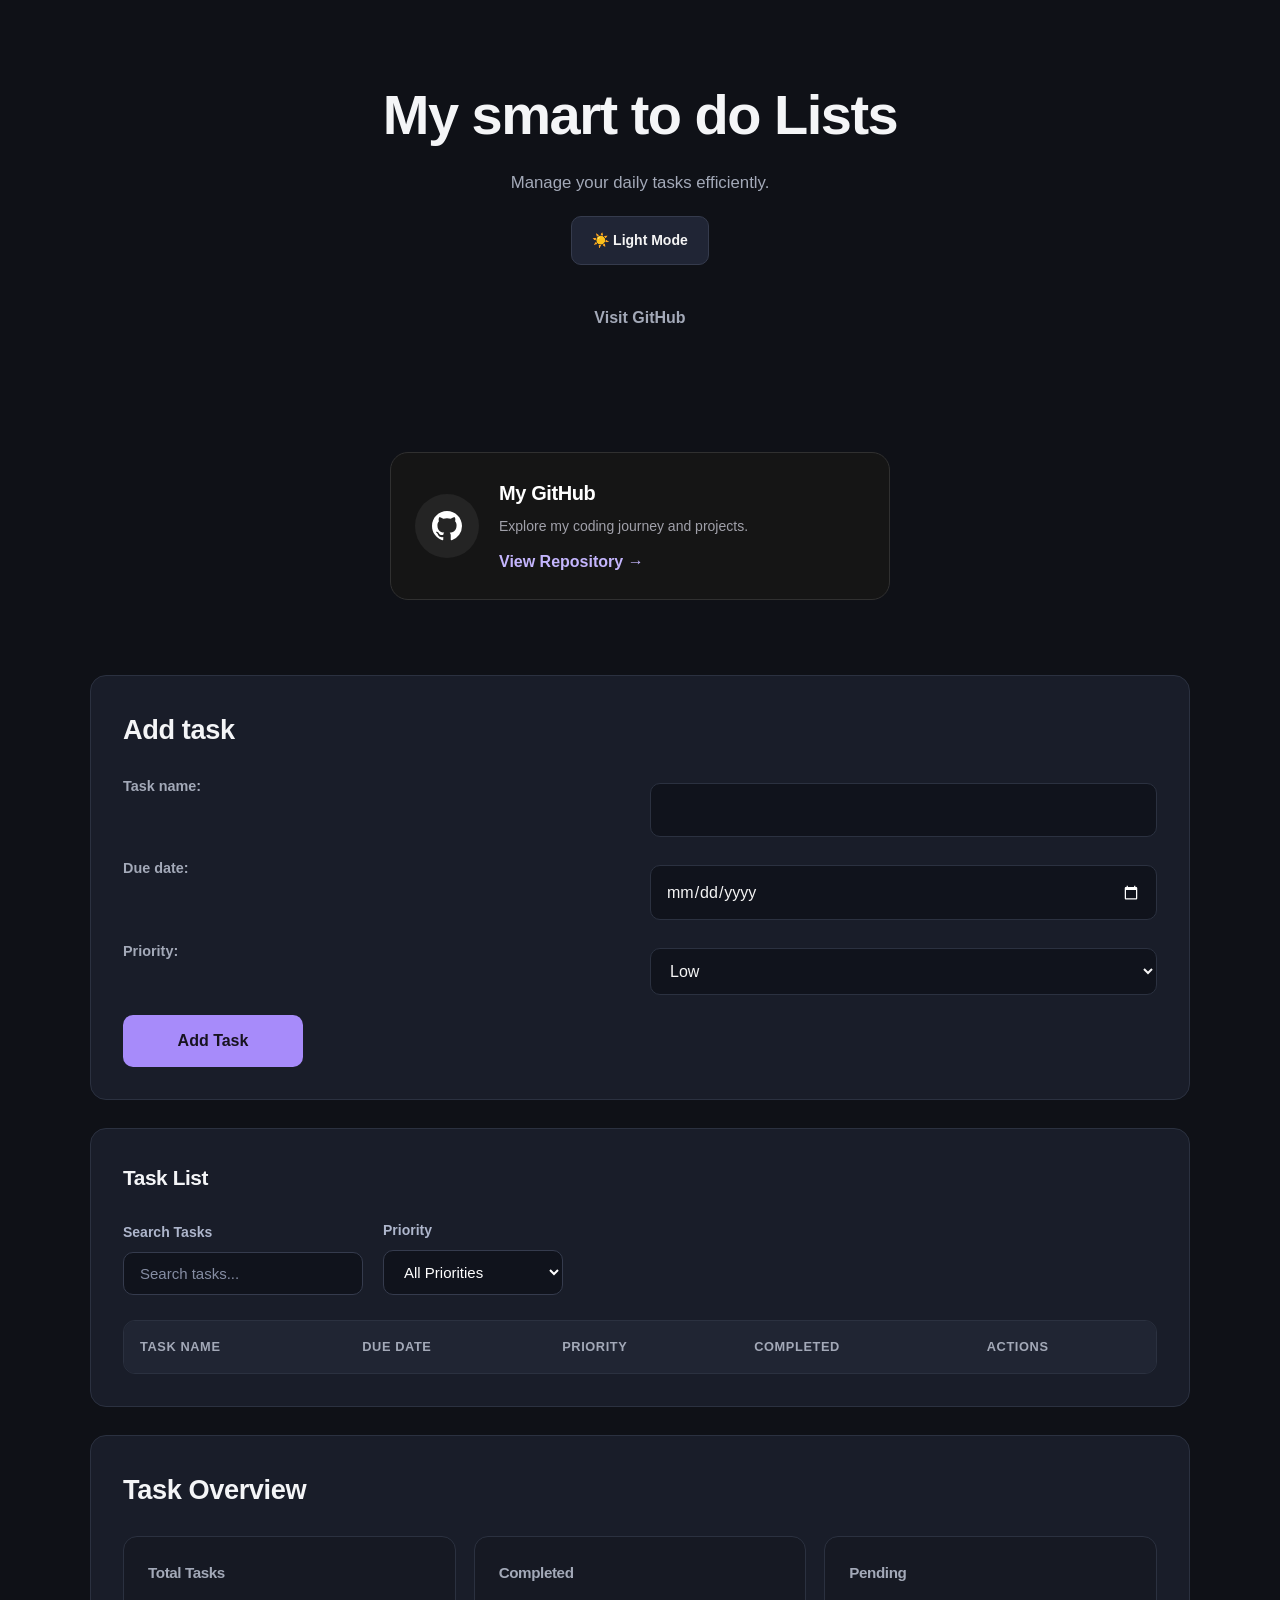
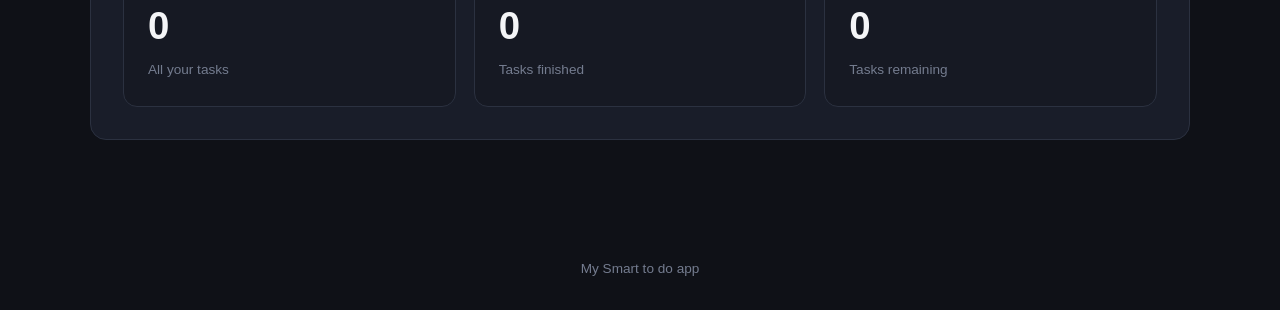
==== commit 79ee2fc9: "Improve task list UI and add interactive features" ====
--- a/C/index.html
+++ b/C/index.html
@@ -20,9 +20,34 @@
     Visit GitHub
 </a>
        <br><br>
-       <img src="https://imgs.search.brave.com/9ojFCkHLguWXMzN_kQdXwoOxz_fyM_mcTpJEkPLLWvE/rs:fit:500:0:1:0/g:ce/aHR0cHM6Ly9tZWRp/YS5nZXR0eWltYWdl/cy5jb20vaWQvMjAz/MjcwOTgzOS9waG90/by9sb25kb24tZW5n/bGFuZC1hLXBob3Rv/LWlsbHVzdHJhdGlv/bi1zaG93cy1hLWxh/cHRvcC1zY3JlZW4t/ZGlzcGxheXMtd2Vs/Y29tZS1zY3JlZW5z/LWFuZC5qcGc_cz02/MTJ4NjEyJnc9MCZr/PTIwJmM9T2dxaHdw/UTJZWlZ1T0Y0WmxU/TEpQQnVRUHFTWVVm/eHN3aWdNOWZ1UWgt/bz0" 
-       alt="Visit Github" 
-       width="100" height="100">
+       <div class="github-card">
+    <div class="github-icon">
+        <svg viewBox="0 0 24 24" aria-hidden="true">
+            <path d="M12 2C6.48 2 2 6.48 2 12c0 4.42 2.87 8.17 6.84 9.49.5.09.68-.22.68-.48
+            0-.24-.01-.87-.01-1.7-2.78.6-3.37-1.34-3.37-1.34-.45-1.16-1.11-1.47-1.11-1.47
+            -.91-.62.07-.61.07-.61 1 .07 1.53 1.03 1.53 1.03.9 1.53 2.34 1.09 2.91.83
+            .09-.65.35-1.09.63-1.34-2.22-.25-4.55-1.11-4.55-4.94
+            0-1.09.39-1.98 1.03-2.68-.1-.25-.45-1.27.1-2.65
+            0 0 .84-.27 2.75 1.02A9.56 9.56 0 0 1 12 6.84
+            c.85 0 1.7.11 2.5.34 1.91-1.29 2.75-1.02 2.75-1.02
+            .55 1.38.2 2.4.1 2.65.64.7 1.03 1.59 1.03 2.68
+            0 3.84-2.34 4.68-4.57 4.93.36.31.68.92.68 1.85
+            0 1.34-.01 2.42-.01 2.75 0 .27.18.58.69.48A10.01 10.01 0 0 0 22 12
+            C22 6.48 17.52 2 12 2Z"/>
+        </svg>
+    </div>
+
+    <div class="github-content">
+        <h3>My GitHub</h3>
+        <p>Explore my coding journey and projects.</p>
+
+        <a href="https://github.com/akshay615-prog/coding-practice"
+           target="_blank"
+           rel="noopener noreferrer">
+            View Repository →
+        </a>
+    </div>
+</div>
        <main>
         <section>
             <h2>Add task</h2>
--- a/C/style.css
+++ b/C/style.css
@@ -638,4 +638,270 @@
     background: #e9e5f7;
     color: #312e81;
     border-color: #c4b5fd;
+}
+/* ============================= */
+/* LIGHT MODE */
+/* ============================= */
+
+body.light-mode {
+    background: #f5f5f7;
+    color: #1f2937;
+}
+
+body.light-mode header h1,
+body.light-mode header p,
+body.light-mode h2,
+body.light-mode h3,
+body.light-mode label,
+body.light-mode a {
+    color: #1f2937;
+}
+
+body.light-mode section {
+    background: #ffffff;
+    border-color: #d1d5db;
+}
+
+body.light-mode input,
+body.light-mode select {
+    background: #ffffff;
+    color: #1f2937;
+    border-color: #cbd5e1;
+}
+
+body.light-mode table {
+    background: #ffffff;
+    color: #1f2937;
+}
+
+body.light-mode th {
+    background: #e5e7eb;
+    color: #1f2937;
+}
+
+body.light-mode td {
+    border-color: #d1d5db;
+}
+
+body.light-mode .counter-card {
+    background: #ffffff;
+    border-color: #d1d5db;
+}
+
+body.light-mode .task-toolbar label {
+    color: #1f2937;
+}
+/* ============================= */
+/* LIGHT MODE */
+/* ============================= */
+
+body.light-mode {
+    background: #f5f5f7;
+    color: #1f2937;
+}
+
+body.light-mode header h1,
+body.light-mode header p,
+body.light-mode h2,
+body.light-mode h3,
+body.light-mode label {
+    color: #1f2937;
+}
+
+body.light-mode section {
+    background: #ffffff;
+    border-color: #d1d5db;
+}
+
+body.light-mode input,
+body.light-mode select {
+    background: #ffffff;
+    color: #1f2937;
+    border-color: #cbd5e1;
+}
+
+body.light-mode table {
+    background: #ffffff;
+    color: #1f2937;
+}
+
+body.light-mode th {
+    background: #e5e7eb;
+    color: #1f2937;
+}
+
+body.light-mode td {
+    border-color: #d1d5db;
+}
+
+body.light-mode .counter-card {
+    background: #ffffff;
+    border-color: #d1d5db;
+}
+
+body.light-mode #themeToggle {
+    background: #1f2937;
+    color: #ffffff;
+}
+body.light-mode .github-card {
+    background: #ffffff;
+    border-color: #d1d5db;
+    box-shadow: 0 8px 25px rgba(0, 0, 0, 0.05);
+}
+
+body.light-mode .github-icon {
+    background: #f3f4f6;
+}
+
+body.light-mode .github-icon svg {
+    fill: #111827;
+}
+
+body.light-mode .github-content h3 {
+    color: #1f2937;
+}
+
+body.light-mode .github-content p {
+    color: #6b7280;
+}
+
+body.light-mode .github-content a {
+    color: #7c3aed;
+}
+
+body.light-mode .github-card:hover {
+    border-color: #8b5cf6;
+}
+
+/* ============================= */
+/* GITHUB CARD */
+/* ============================= */
+
+.github-card {
+    display: flex;
+    align-items: center;
+    gap: 20px;
+
+    max-width: 500px;
+    margin: 35px auto;
+    padding: 24px;
+
+    background: #151515;
+    border: 1px solid #303030;
+    border-radius: 18px;
+
+    transition: transform 0.3s ease,
+                border-color 0.3s ease,
+                box-shadow 0.3s ease;
+}
+
+.github-card:hover {
+    transform: translateY(-5px);
+    border-color: #a78bfa;
+    box-shadow: 0 10px 30px rgba(167, 139, 250, 0.15);
+}
+
+.github-icon {
+    display: flex;
+    align-items: center;
+    justify-content: center;
+
+    min-width: 64px;
+    height: 64px;
+
+    background: #242424;
+    border-radius: 50%;
+}
+
+.github-icon svg {
+    width: 36px;
+    height: 36px;
+    fill: #ffffff;
+}
+
+.github-content h3 {
+    margin: 0 0 6px;
+    color: #ffffff;
+    font-size: 20px;
+}
+
+.github-content p {
+    margin: 0 0 12px;
+    color: #a1a1aa;
+    font-size: 14px;
+}
+
+.github-content a {
+    color: #c4b5fd;
+    font-weight: 600;
+    text-decoration: none;
+    transition: color 0.3s ease;
+}
+
+.github-content a:hover {
+    color: #ffffff;
+}
+/* =================================
+   DARK MODE FORM CONTROLS
+================================= */
+
+/* All input fields and dropdowns */
+input,
+select,
+textarea {
+    background-color: #10131c !important;
+    color: #f5f5f5 !important;
+    border: 1px solid #30384f;
+    border-radius: 14px;
+    padding: 16px 20px;
+    font-size: 16px;
+    outline: none;
+    transition: all 0.3s ease;
+}
+
+/* Input placeholder text */
+input::placeholder {
+    color: #8e99b5;
+}
+
+/* Focus effect */
+input:focus,
+select:focus,
+textarea:focus {
+    background-color: #10131c !important;
+    color: #ffffff !important;
+    border-color: #a78bfa;
+    box-shadow: 0 0 0 3px rgba(167, 139, 250, 0.18);
+}
+
+/* Dropdown options */
+select option {
+    background-color: #10131c;
+    color: #ffffff;
+}
+
+/* Date input calendar icon */
+input[type="date"] {
+    color-scheme: dark;
+}
+
+/* Search input */
+#searchTask {
+    background-color: #10131c !important;
+    color: #ffffff !important;
+}
+
+/* Priority filter */
+#filterPriority {
+    background-color: #10131c !important;
+    color: #ffffff !important;
+}
+
+/* Prevent white background when autofill is used */
+input:-webkit-autofill,
+input:-webkit-autofill:hover,
+input:-webkit-autofill:focus {
+    -webkit-text-fill-color: #ffffff;
+    -webkit-box-shadow: 0 0 0 1000px #10131c inset;
+    transition: background-color 5000s ease-in-out 0s;
 }
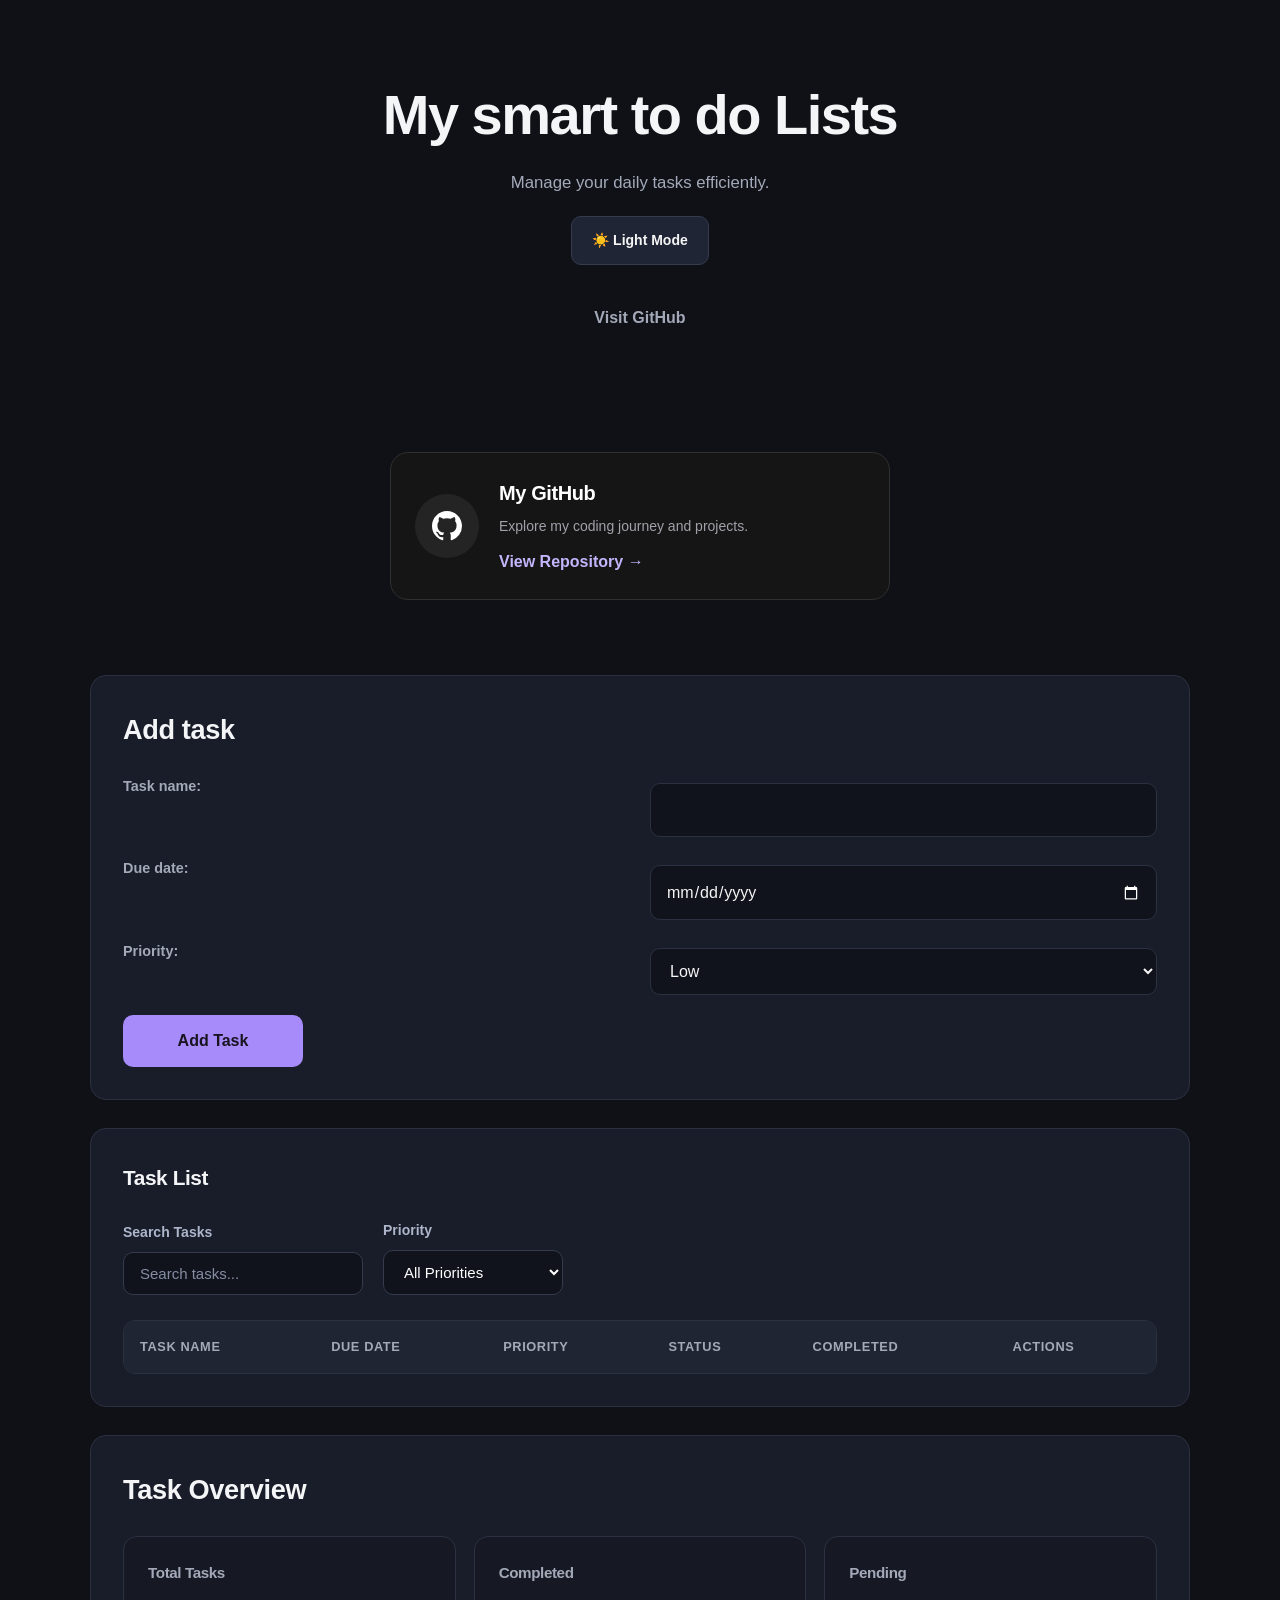
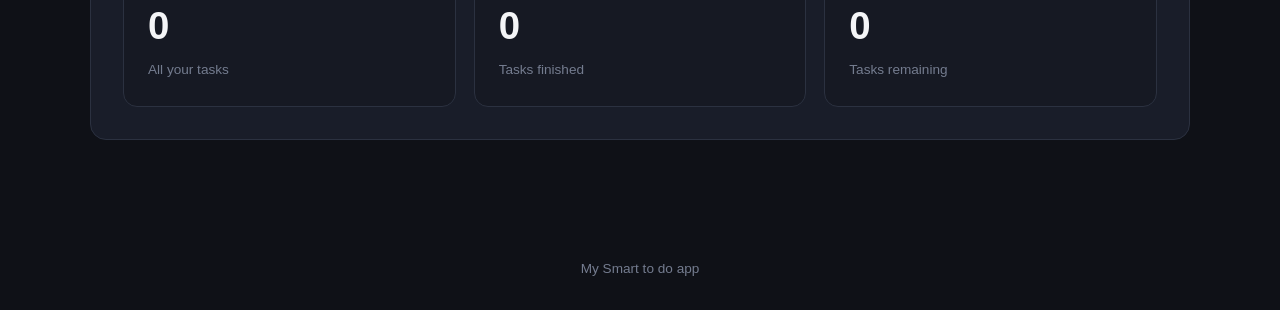
==== commit a1fe0dd7: "Add task status tracking" ====
--- a/C/index.html
+++ b/C/index.html
@@ -100,9 +100,10 @@
 
         <thead>
             <tr>
-                <th>Task Name</th>
+               <th>Task Name</th>
                 <th>Due Date</th>
                 <th>Priority</th>
+                <th>Status</th>
                 <th>Completed</th>
                 <th>Actions</th>
             </tr>
--- a/C/style.css
+++ b/C/style.css
@@ -904,4 +904,38 @@
     -webkit-text-fill-color: #ffffff;
     -webkit-box-shadow: 0 0 0 1000px #10131c inset;
     transition: background-color 5000s ease-in-out 0s;
+}
+/* Status badges */
+
+.status-badge {
+    display: inline-block;
+    padding: 6px 12px;
+    border-radius: 20px;
+    font-size: 12px;
+    font-weight: 700;
+    text-transform: uppercase;
+}
+
+/* Pending status */
+
+.status-pending {
+    color: #60a5fa;
+    background: rgba(59, 130, 246, 0.12);
+    border: 1px solid rgba(59, 130, 246, 0.4);
+}
+
+/* Completed status */
+
+.status-completed {
+    color: #4ade80;
+    background: rgba(34, 197, 94, 0.12);
+    border: 1px solid rgba(34, 197, 94, 0.4);
+}
+
+/* Overdue status */
+
+.status-overdue {
+    color: #f87171;
+    background: rgba(239, 68, 68, 0.12);
+    border: 1px solid rgba(239, 68, 68, 0.4);
 }
